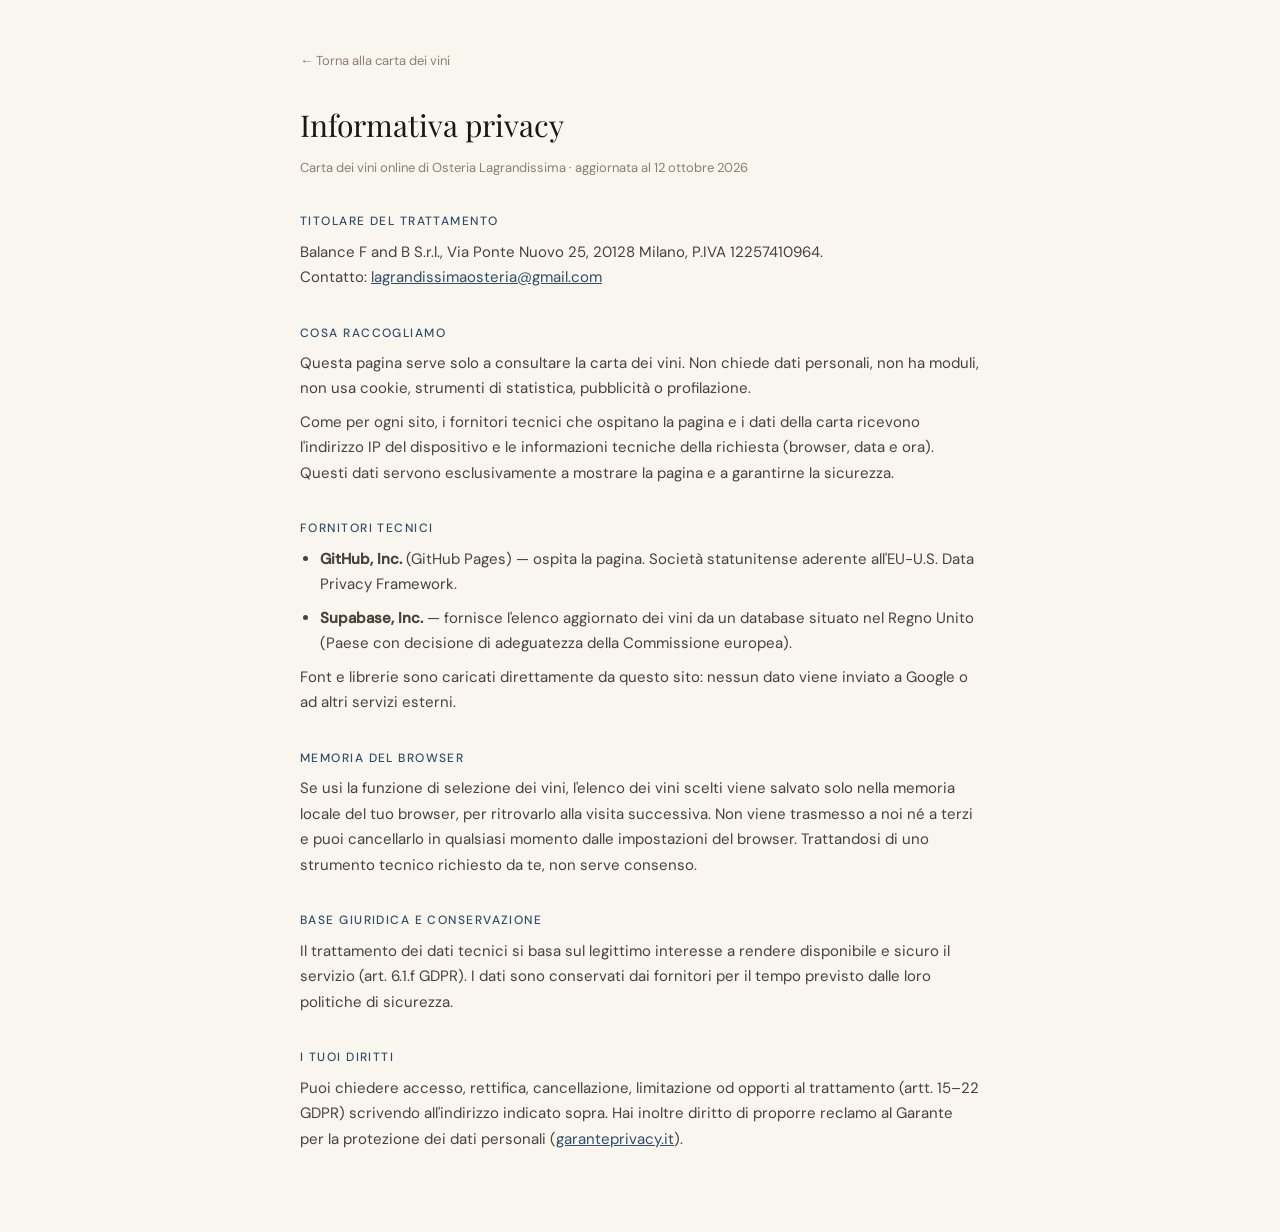
==== privacy.html @ 01466814 "Carta: note legali, informativa privacy, font e libreria locali" ====
<!DOCTYPE html>
<html lang="it">
<head>
<meta charset="UTF-8">
<meta name="viewport" content="width=device-width,initial-scale=1.0">
<title>Privacy — Carta dei Vini Lagrandissima</title>
<meta name="robots" content="noindex">
<link rel="icon" type="image/png" href="icon.png">
<link rel="stylesheet" href="fonts.css">
<style>
:root{--bg:#F9F6F0;--ink:#1A1612;--ink-2:#4A4139;--ink-3:#8C7E72;--line:#E0D8CE;--hero:#304d65}
*{box-sizing:border-box;margin:0;padding:0}
body{background:var(--bg);color:var(--ink-2);font-family:'DM Sans','Helvetica Neue',sans-serif;font-size:15px;line-height:1.7}
main{max-width:720px;margin:0 auto;padding:48px 20px 72px}
h1{font-family:'Playfair Display',Georgia,serif;font-weight:400;font-size:30px;color:var(--ink);margin-bottom:6px}
h2{font-size:12px;font-weight:500;letter-spacing:.12em;text-transform:uppercase;color:var(--hero);margin:32px 0 8px}
p,li{margin-bottom:8px}
ul{padding-left:20px}
a{color:var(--hero)}
.meta{color:var(--ink-3);font-size:13px}
.back{display:inline-block;margin-bottom:28px;font-size:13px;color:var(--ink-3);text-decoration:none}
</style>
</head>
<body>
<main>
<a class="back" href="./">← Torna alla carta dei vini</a>
<h1>Informativa privacy</h1>
<p class="meta">Carta dei vini online di Osteria Lagrandissima · aggiornata al 12 ottobre 2026</p>

<h2>Titolare del trattamento</h2>
<p>Balance F and B S.r.l., Via Ponte Nuovo 25, 20128 Milano, P.IVA 12257410964.<br>
Contatto: <a href="mailto:lagrandissimaosteria@gmail.com">lagrandissimaosteria@gmail.com</a></p>

<h2>Cosa raccogliamo</h2>
<p>Questa pagina serve solo a consultare la carta dei vini. Non chiede dati personali, non ha moduli, non usa cookie, strumenti di statistica, pubblicità o profilazione.</p>
<p>Come per ogni sito, i fornitori tecnici che ospitano la pagina e i dati della carta ricevono l'indirizzo IP del dispositivo e le informazioni tecniche della richiesta (browser, data e ora). Questi dati servono esclusivamente a mostrare la pagina e a garantirne la sicurezza.</p>

<h2>Fornitori tecnici</h2>
<ul>
<li><strong>GitHub, Inc.</strong> (GitHub Pages) — ospita la pagina. Società statunitense aderente all'EU-U.S. Data Privacy Framework.</li>
<li><strong>Supabase, Inc.</strong> — fornisce l'elenco aggiornato dei vini da un database situato nel Regno Unito (Paese con decisione di adeguatezza della Commissione europea).</li>
</ul>
<p>Font e librerie sono caricati direttamente da questo sito: nessun dato viene inviato a Google o ad altri servizi esterni.</p>

<h2>Memoria del browser</h2>
<p>Se usi la funzione di selezione dei vini, l'elenco dei vini scelti viene salvato solo nella memoria locale del tuo browser, per ritrovarlo alla visita successiva. Non viene trasmesso a noi né a terzi e puoi cancellarlo in qualsiasi momento dalle impostazioni del browser. Trattandosi di uno strumento tecnico richiesto da te, non serve consenso.</p>

<h2>Base giuridica e conservazione</h2>
<p>Il trattamento dei dati tecnici si basa sul legittimo interesse a rendere disponibile e sicuro il servizio (art. 6.1.f GDPR). I dati sono conservati dai fornitori per il tempo previsto dalle loro politiche di sicurezza.</p>

<h2>I tuoi diritti</h2>
<p>Puoi chiedere accesso, rettifica, cancellazione, limitazione od opporti al trattamento (artt. 15–22 GDPR) scrivendo all'indirizzo indicato sopra. Hai inoltre diritto di proporre reclamo al Garante per la protezione dei dati personali (<a href="https://www.garanteprivacy.it" rel="noopener">garanteprivacy.it</a>).</p>
</main>
</body>
</html>
---- fonts.css ----
/* Font locali (niente Google Fonts): Playfair Display, DM Sans — SIL Open Font License */
@font-face {
  font-family: 'Playfair Display';
  font-style: normal;
  font-display: swap;
  font-weight: 400;
  src: url(fonts/playfair-display-latin-ext-400-normal.woff2) format('woff2');
  unicode-range: U+0100-02BA,U+02BD-02C5,U+02C7-02CC,U+02CE-02D7,U+02DD-02FF,U+0304,U+0308,U+0329,U+1D00-1DBF,U+1E00-1E9F,U+1EF2-1EFF,U+2020,U+20A0-20AB,U+20AD-20C0,U+2113,U+2C60-2C7F,U+A720-A7FF;
}
@font-face {
  font-family: 'Playfair Display';
  font-style: normal;
  font-display: swap;
  font-weight: 400;
  src: url(fonts/playfair-display-latin-400-normal.woff2) format('woff2');
  unicode-range: U+0000-00FF,U+0131,U+0152-0153,U+02BB-02BC,U+02C6,U+02DA,U+02DC,U+0304,U+0308,U+0329,U+2000-206F,U+20AC,U+2122,U+2191,U+2193,U+2212,U+2215,U+FEFF,U+FFFD;
}
@font-face {
  font-family: 'Playfair Display';
  font-style: normal;
  font-display: swap;
  font-weight: 500;
  src: url(fonts/playfair-display-latin-ext-500-normal.woff2) format('woff2');
  unicode-range: U+0100-02BA,U+02BD-02C5,U+02C7-02CC,U+02CE-02D7,U+02DD-02FF,U+0304,U+0308,U+0329,U+1D00-1DBF,U+1E00-1E9F,U+1EF2-1EFF,U+2020,U+20A0-20AB,U+20AD-20C0,U+2113,U+2C60-2C7F,U+A720-A7FF;
}
@font-face {
  font-family: 'Playfair Display';
  font-style: normal;
  font-display: swap;
  font-weight: 500;
  src: url(fonts/playfair-display-latin-500-normal.woff2) format('woff2');
  unicode-range: U+0000-00FF,U+0131,U+0152-0153,U+02BB-02BC,U+02C6,U+02DA,U+02DC,U+0304,U+0308,U+0329,U+2000-206F,U+20AC,U+2122,U+2191,U+2193,U+2212,U+2215,U+FEFF,U+FFFD;
}
@font-face {
  font-family: 'Playfair Display';
  font-style: italic;
  font-display: swap;
  font-weight: 400;
  src: url(fonts/playfair-display-latin-ext-400-italic.woff2) format('woff2');
  unicode-range: U+0100-02BA,U+02BD-02C5,U+02C7-02CC,U+02CE-02D7,U+02DD-02FF,U+0304,U+0308,U+0329,U+1D00-1DBF,U+1E00-1E9F,U+1EF2-1EFF,U+2020,U+20A0-20AB,U+20AD-20C0,U+2113,U+2C60-2C7F,U+A720-A7FF;
}
@font-face {
  font-family: 'Playfair Display';
  font-style: italic;
  font-display: swap;
  font-weight: 400;
  src: url(fonts/playfair-display-latin-400-italic.woff2) format('woff2');
  unicode-range: U+0000-00FF,U+0131,U+0152-0153,U+02BB-02BC,U+02C6,U+02DA,U+02DC,U+0304,U+0308,U+0329,U+2000-206F,U+20AC,U+2122,U+2191,U+2193,U+2212,U+2215,U+FEFF,U+FFFD;
}
@font-face {
  font-family: 'DM Sans';
  font-style: normal;
  font-display: swap;
  font-weight: 300;
  src: url(fonts/dm-sans-latin-ext-300-normal.woff2) format('woff2');
  unicode-range: U+0100-02BA,U+02BD-02C5,U+02C7-02CC,U+02CE-02D7,U+02DD-02FF,U+0304,U+0308,U+0329,U+1D00-1DBF,U+1E00-1E9F,U+1EF2-1EFF,U+2020,U+20A0-20AB,U+20AD-20C0,U+2113,U+2C60-2C7F,U+A720-A7FF;
}
@font-face {
  font-family: 'DM Sans';
  font-style: normal;
  font-display: swap;
  font-weight: 300;
  src: url(fonts/dm-sans-latin-300-normal.woff2) format('woff2');
  unicode-range: U+0000-00FF,U+0131,U+0152-0153,U+02BB-02BC,U+02C6,U+02DA,U+02DC,U+0304,U+0308,U+0329,U+2000-206F,U+20AC,U+2122,U+2191,U+2193,U+2212,U+2215,U+FEFF,U+FFFD;
}
@font-face {
  font-family: 'DM Sans';
  font-style: normal;
  font-display: swap;
  font-weight: 400;
  src: url(fonts/dm-sans-latin-ext-400-normal.woff2) format('woff2');
  unicode-range: U+0100-02BA,U+02BD-02C5,U+02C7-02CC,U+02CE-02D7,U+02DD-02FF,U+0304,U+0308,U+0329,U+1D00-1DBF,U+1E00-1E9F,U+1EF2-1EFF,U+2020,U+20A0-20AB,U+20AD-20C0,U+2113,U+2C60-2C7F,U+A720-A7FF;
}
@font-face {
  font-family: 'DM Sans';
  font-style: normal;
  font-display: swap;
  font-weight: 400;
  src: url(fonts/dm-sans-latin-400-normal.woff2) format('woff2');
  unicode-range: U+0000-00FF,U+0131,U+0152-0153,U+02BB-02BC,U+02C6,U+02DA,U+02DC,U+0304,U+0308,U+0329,U+2000-206F,U+20AC,U+2122,U+2191,U+2193,U+2212,U+2215,U+FEFF,U+FFFD;
}
@font-face {
  font-family: 'DM Sans';
  font-style: normal;
  font-display: swap;
  font-weight: 500;
  src: url(fonts/dm-sans-latin-ext-500-normal.woff2) format('woff2');
  unicode-range: U+0100-02BA,U+02BD-02C5,U+02C7-02CC,U+02CE-02D7,U+02DD-02FF,U+0304,U+0308,U+0329,U+1D00-1DBF,U+1E00-1E9F,U+1EF2-1EFF,U+2020,U+20A0-20AB,U+20AD-20C0,U+2113,U+2C60-2C7F,U+A720-A7FF;
}
@font-face {
  font-family: 'DM Sans';
  font-style: normal;
  font-display: swap;
  font-weight: 500;
  src: url(fonts/dm-sans-latin-500-normal.woff2) format('woff2');
  unicode-range: U+0000-00FF,U+0131,U+0152-0153,U+02BB-02BC,U+02C6,U+02DA,U+02DC,U+0304,U+0308,U+0329,U+2000-206F,U+20AC,U+2122,U+2191,U+2193,U+2212,U+2215,U+FEFF,U+FFFD;
}
@font-face {
  font-family: 'DM Sans';
  font-style: italic;
  font-display: swap;
  font-weight: 400;
  src: url(fonts/dm-sans-latin-ext-400-italic.woff2) format('woff2');
  unicode-range: U+0100-02BA,U+02BD-02C5,U+02C7-02CC,U+02CE-02D7,U+02DD-02FF,U+0304,U+0308,U+0329,U+1D00-1DBF,U+1E00-1E9F,U+1EF2-1EFF,U+2020,U+20A0-20AB,U+20AD-20C0,U+2113,U+2C60-2C7F,U+A720-A7FF;
}
@font-face {
  font-family: 'DM Sans';
  font-style: italic;
  font-display: swap;
  font-weight: 400;
  src: url(fonts/dm-sans-latin-400-italic.woff2) format('woff2');
  unicode-range: U+0000-00FF,U+0131,U+0152-0153,U+02BB-02BC,U+02C6,U+02DA,U+02DC,U+0304,U+0308,U+0329,U+2000-206F,U+20AC,U+2122,U+2191,U+2193,U+2212,U+2215,U+FEFF,U+FFFD;
}
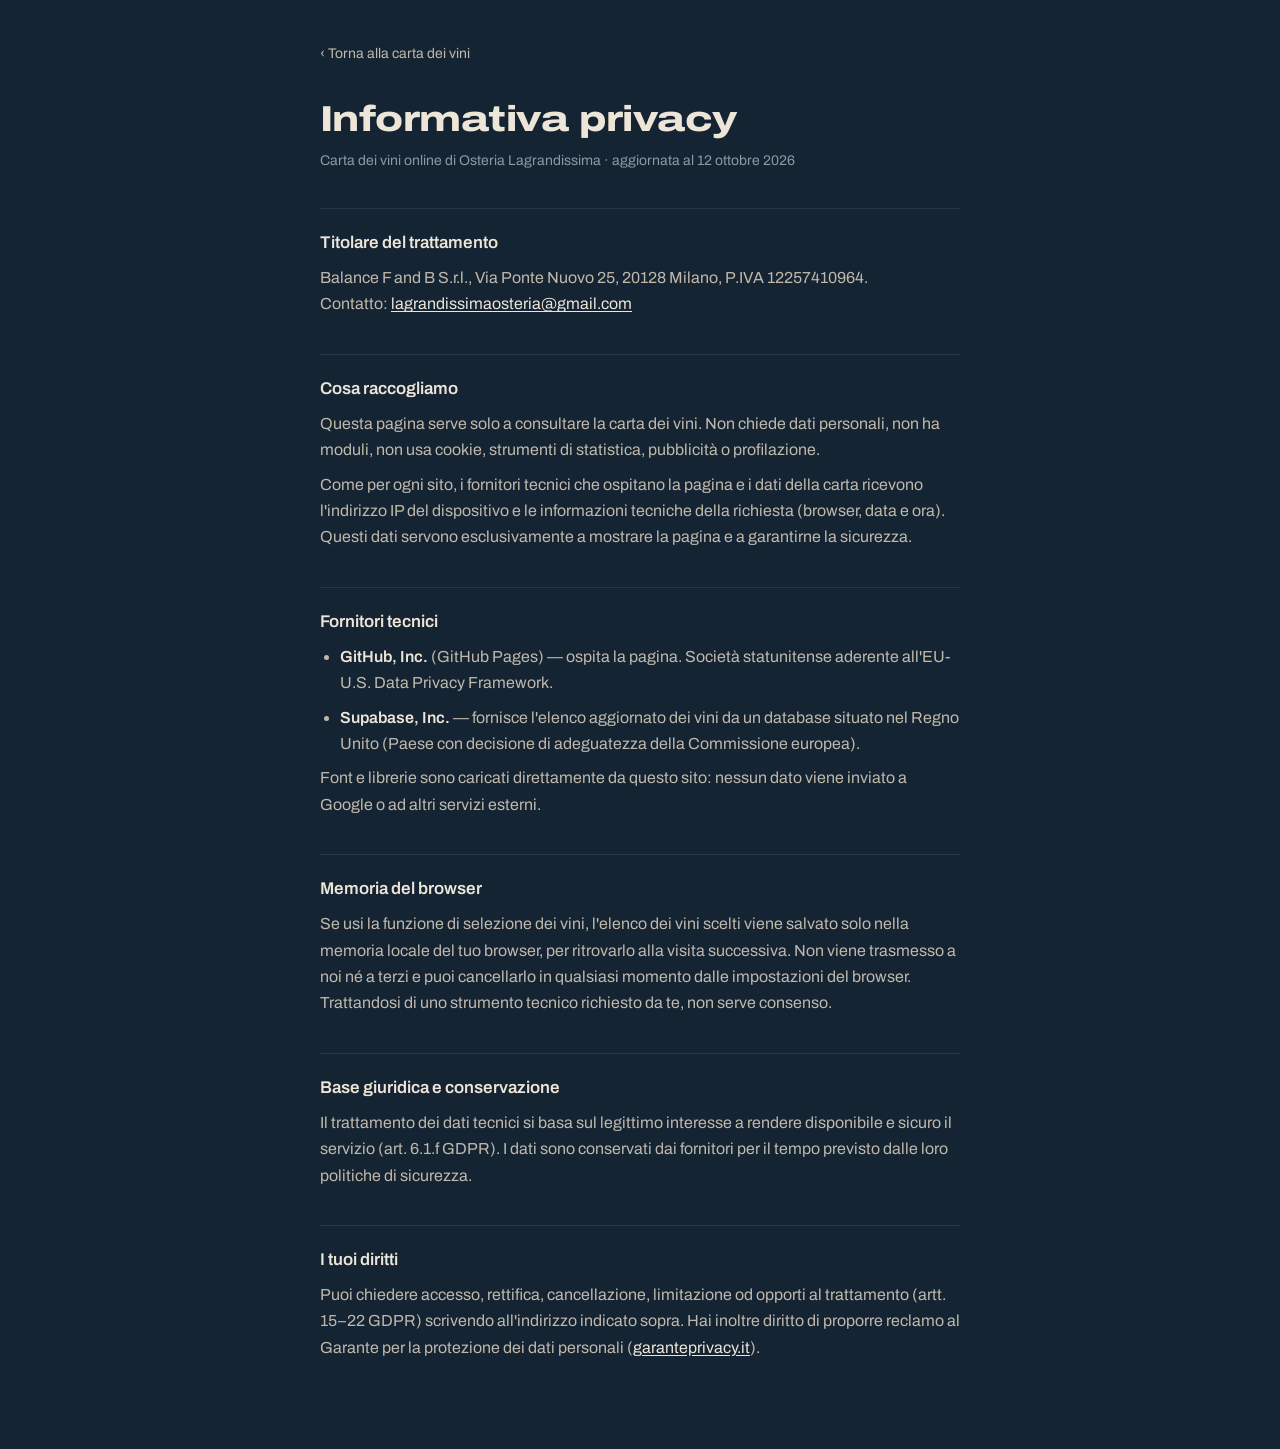
==== commit e4e8a409: "Carta: nuova art direction, Vermouth e amari, Ossidativo tra i Liquorosi, annate s.a." ====
--- a/privacy.html
+++ b/privacy.html
@@ -8,22 +8,24 @@
 <link rel="icon" type="image/png" href="icon.png">
 <link rel="stylesheet" href="fonts.css">
 <style>
-:root{--bg:#F9F6F0;--ink:#1A1612;--ink-2:#4A4139;--ink-3:#8C7E72;--line:#E0D8CE;--hero:#304d65}
+:root{color-scheme:dark;--notte:#152433;--carta:#ECE5D8;--carta-2:#BFB8AB;--carta-3:#8E99A3;--filo:#24384b}
 *{box-sizing:border-box;margin:0;padding:0}
-body{background:var(--bg);color:var(--ink-2);font-family:'DM Sans','Helvetica Neue',sans-serif;font-size:15px;line-height:1.7}
-main{max-width:720px;margin:0 auto;padding:48px 20px 72px}
-h1{font-family:'Playfair Display',Georgia,serif;font-weight:400;font-size:30px;color:var(--ink);margin-bottom:6px}
-h2{font-size:12px;font-weight:500;letter-spacing:.12em;text-transform:uppercase;color:var(--hero);margin:32px 0 8px}
+body{background:var(--notte);color:var(--carta-2);font-family:'Archivo','Helvetica Neue',Arial,sans-serif;font-size:16px;line-height:1.65;-webkit-font-smoothing:antialiased}
+main{max-width:680px;margin:0 auto;padding:40px 20px 80px}
+h1{font-size:36px;font-weight:800;font-stretch:125%;letter-spacing:-.015em;line-height:1.05;color:var(--carta);margin-bottom:10px}
+h2{font-size:17px;font-weight:600;color:var(--carta);margin:36px 0 8px;padding-top:20px;border-top:1px solid var(--filo)}
 p,li{margin-bottom:8px}
 ul{padding-left:20px}
-a{color:var(--hero)}
-.meta{color:var(--ink-3);font-size:13px}
-.back{display:inline-block;margin-bottom:28px;font-size:13px;color:var(--ink-3);text-decoration:none}
+strong{color:var(--carta);font-weight:600}
+a{color:var(--carta);text-underline-offset:2px}
+.meta{color:var(--carta-3);font-size:14px}
+.back{display:inline-block;margin-bottom:36px;font-size:14px;color:var(--carta-2);text-decoration:none}
+.back:hover{color:var(--carta)}
 </style>
 </head>
 <body>
 <main>
-<a class="back" href="./">← Torna alla carta dei vini</a>
+<a class="back" href="./">‹ Torna alla carta dei vini</a>
 <h1>Informativa privacy</h1>
 <p class="meta">Carta dei vini online di Osteria Lagrandissima · aggiornata al 12 ottobre 2026</p>
 
--- a/fonts.css
+++ b/fonts.css
@@ -1,113 +1,13 @@
-/* Font locali (niente Google Fonts): Playfair Display, DM Sans — SIL Open Font License */
-@font-face {
-  font-family: 'Playfair Display';
-  font-style: normal;
-  font-display: swap;
-  font-weight: 400;
-  src: url(fonts/playfair-display-latin-ext-400-normal.woff2) format('woff2');
-  unicode-range: U+0100-02BA,U+02BD-02C5,U+02C7-02CC,U+02CE-02D7,U+02DD-02FF,U+0304,U+0308,U+0329,U+1D00-1DBF,U+1E00-1E9F,U+1EF2-1EFF,U+2020,U+20A0-20AB,U+20AD-20C0,U+2113,U+2C60-2C7F,U+A720-A7FF;
+/* Archivo (variabile: peso 100–900, larghezza 62–125%) — SIL Open Font License, servito in locale */
+@font-face{
+  font-family:'Archivo';font-style:normal;font-display:swap;
+  font-weight:100 900;font-stretch:62% 125%;
+  src:url(fonts/archivo-latin-ext-wdth-normal.woff2) format('woff2-variations'),url(fonts/archivo-latin-ext-wdth-normal.woff2) format('woff2');
+  unicode-range:U+0100-02BA,U+02BD-02C5,U+02C7-02CC,U+02CE-02D7,U+02DD-02FF,U+0304,U+0308,U+0329,U+1D00-1DBF,U+1E00-1E9F,U+1EF2-1EFF,U+2020,U+20A0-20AB,U+20AD-20C0,U+2113,U+2C60-2C7F,U+A720-A7FF;
 }
-@font-face {
-  font-family: 'Playfair Display';
-  font-style: normal;
-  font-display: swap;
-  font-weight: 400;
-  src: url(fonts/playfair-display-latin-400-normal.woff2) format('woff2');
-  unicode-range: U+0000-00FF,U+0131,U+0152-0153,U+02BB-02BC,U+02C6,U+02DA,U+02DC,U+0304,U+0308,U+0329,U+2000-206F,U+20AC,U+2122,U+2191,U+2193,U+2212,U+2215,U+FEFF,U+FFFD;
+@font-face{
+  font-family:'Archivo';font-style:normal;font-display:swap;
+  font-weight:100 900;font-stretch:62% 125%;
+  src:url(fonts/archivo-latin-wdth-normal.woff2) format('woff2-variations'),url(fonts/archivo-latin-wdth-normal.woff2) format('woff2');
+  unicode-range:U+0000-00FF,U+0131,U+0152-0153,U+02BB-02BC,U+02C6,U+02DA,U+02DC,U+0304,U+0308,U+0329,U+2000-206F,U+20AC,U+2122,U+2191,U+2193,U+2212,U+2215,U+FEFF,U+FFFD;
 }
-@font-face {
-  font-family: 'Playfair Display';
-  font-style: normal;
-  font-display: swap;
-  font-weight: 500;
-  src: url(fonts/playfair-display-latin-ext-500-normal.woff2) format('woff2');
-  unicode-range: U+0100-02BA,U+02BD-02C5,U+02C7-02CC,U+02CE-02D7,U+02DD-02FF,U+0304,U+0308,U+0329,U+1D00-1DBF,U+1E00-1E9F,U+1EF2-1EFF,U+2020,U+20A0-20AB,U+20AD-20C0,U+2113,U+2C60-2C7F,U+A720-A7FF;
-}
-@font-face {
-  font-family: 'Playfair Display';
-  font-style: normal;
-  font-display: swap;
-  font-weight: 500;
-  src: url(fonts/playfair-display-latin-500-normal.woff2) format('woff2');
-  unicode-range: U+0000-00FF,U+0131,U+0152-0153,U+02BB-02BC,U+02C6,U+02DA,U+02DC,U+0304,U+0308,U+0329,U+2000-206F,U+20AC,U+2122,U+2191,U+2193,U+2212,U+2215,U+FEFF,U+FFFD;
-}
-@font-face {
-  font-family: 'Playfair Display';
-  font-style: italic;
-  font-display: swap;
-  font-weight: 400;
-  src: url(fonts/playfair-display-latin-ext-400-italic.woff2) format('woff2');
-  unicode-range: U+0100-02BA,U+02BD-02C5,U+02C7-02CC,U+02CE-02D7,U+02DD-02FF,U+0304,U+0308,U+0329,U+1D00-1DBF,U+1E00-1E9F,U+1EF2-1EFF,U+2020,U+20A0-20AB,U+20AD-20C0,U+2113,U+2C60-2C7F,U+A720-A7FF;
-}
-@font-face {
-  font-family: 'Playfair Display';
-  font-style: italic;
-  font-display: swap;
-  font-weight: 400;
-  src: url(fonts/playfair-display-latin-400-italic.woff2) format('woff2');
-  unicode-range: U+0000-00FF,U+0131,U+0152-0153,U+02BB-02BC,U+02C6,U+02DA,U+02DC,U+0304,U+0308,U+0329,U+2000-206F,U+20AC,U+2122,U+2191,U+2193,U+2212,U+2215,U+FEFF,U+FFFD;
-}
-@font-face {
-  font-family: 'DM Sans';
-  font-style: normal;
-  font-display: swap;
-  font-weight: 300;
-  src: url(fonts/dm-sans-latin-ext-300-normal.woff2) format('woff2');
-  unicode-range: U+0100-02BA,U+02BD-02C5,U+02C7-02CC,U+02CE-02D7,U+02DD-02FF,U+0304,U+0308,U+0329,U+1D00-1DBF,U+1E00-1E9F,U+1EF2-1EFF,U+2020,U+20A0-20AB,U+20AD-20C0,U+2113,U+2C60-2C7F,U+A720-A7FF;
-}
-@font-face {
-  font-family: 'DM Sans';
-  font-style: normal;
-  font-display: swap;
-  font-weight: 300;
-  src: url(fonts/dm-sans-latin-300-normal.woff2) format('woff2');
-  unicode-range: U+0000-00FF,U+0131,U+0152-0153,U+02BB-02BC,U+02C6,U+02DA,U+02DC,U+0304,U+0308,U+0329,U+2000-206F,U+20AC,U+2122,U+2191,U+2193,U+2212,U+2215,U+FEFF,U+FFFD;
-}
-@font-face {
-  font-family: 'DM Sans';
-  font-style: normal;
-  font-display: swap;
-  font-weight: 400;
-  src: url(fonts/dm-sans-latin-ext-400-normal.woff2) format('woff2');
-  unicode-range: U+0100-02BA,U+02BD-02C5,U+02C7-02CC,U+02CE-02D7,U+02DD-02FF,U+0304,U+0308,U+0329,U+1D00-1DBF,U+1E00-1E9F,U+1EF2-1EFF,U+2020,U+20A0-20AB,U+20AD-20C0,U+2113,U+2C60-2C7F,U+A720-A7FF;
-}
-@font-face {
-  font-family: 'DM Sans';
-  font-style: normal;
-  font-display: swap;
-  font-weight: 400;
-  src: url(fonts/dm-sans-latin-400-normal.woff2) format('woff2');
-  unicode-range: U+0000-00FF,U+0131,U+0152-0153,U+02BB-02BC,U+02C6,U+02DA,U+02DC,U+0304,U+0308,U+0329,U+2000-206F,U+20AC,U+2122,U+2191,U+2193,U+2212,U+2215,U+FEFF,U+FFFD;
-}
-@font-face {
-  font-family: 'DM Sans';
-  font-style: normal;
-  font-display: swap;
-  font-weight: 500;
-  src: url(fonts/dm-sans-latin-ext-500-normal.woff2) format('woff2');
-  unicode-range: U+0100-02BA,U+02BD-02C5,U+02C7-02CC,U+02CE-02D7,U+02DD-02FF,U+0304,U+0308,U+0329,U+1D00-1DBF,U+1E00-1E9F,U+1EF2-1EFF,U+2020,U+20A0-20AB,U+20AD-20C0,U+2113,U+2C60-2C7F,U+A720-A7FF;
-}
-@font-face {
-  font-family: 'DM Sans';
-  font-style: normal;
-  font-display: swap;
-  font-weight: 500;
-  src: url(fonts/dm-sans-latin-500-normal.woff2) format('woff2');
-  unicode-range: U+0000-00FF,U+0131,U+0152-0153,U+02BB-02BC,U+02C6,U+02DA,U+02DC,U+0304,U+0308,U+0329,U+2000-206F,U+20AC,U+2122,U+2191,U+2193,U+2212,U+2215,U+FEFF,U+FFFD;
-}
-@font-face {
-  font-family: 'DM Sans';
-  font-style: italic;
-  font-display: swap;
-  font-weight: 400;
-  src: url(fonts/dm-sans-latin-ext-400-italic.woff2) format('woff2');
-  unicode-range: U+0100-02BA,U+02BD-02C5,U+02C7-02CC,U+02CE-02D7,U+02DD-02FF,U+0304,U+0308,U+0329,U+1D00-1DBF,U+1E00-1E9F,U+1EF2-1EFF,U+2020,U+20A0-20AB,U+20AD-20C0,U+2113,U+2C60-2C7F,U+A720-A7FF;
-}
-@font-face {
-  font-family: 'DM Sans';
-  font-style: italic;
-  font-display: swap;
-  font-weight: 400;
-  src: url(fonts/dm-sans-latin-400-italic.woff2) format('woff2');
-  unicode-range: U+0000-00FF,U+0131,U+0152-0153,U+02BB-02BC,U+02C6,U+02DA,U+02DC,U+0304,U+0308,U+0329,U+2000-206F,U+20AC,U+2122,U+2191,U+2193,U+2212,U+2215,U+FEFF,U+FFFD;
-}
